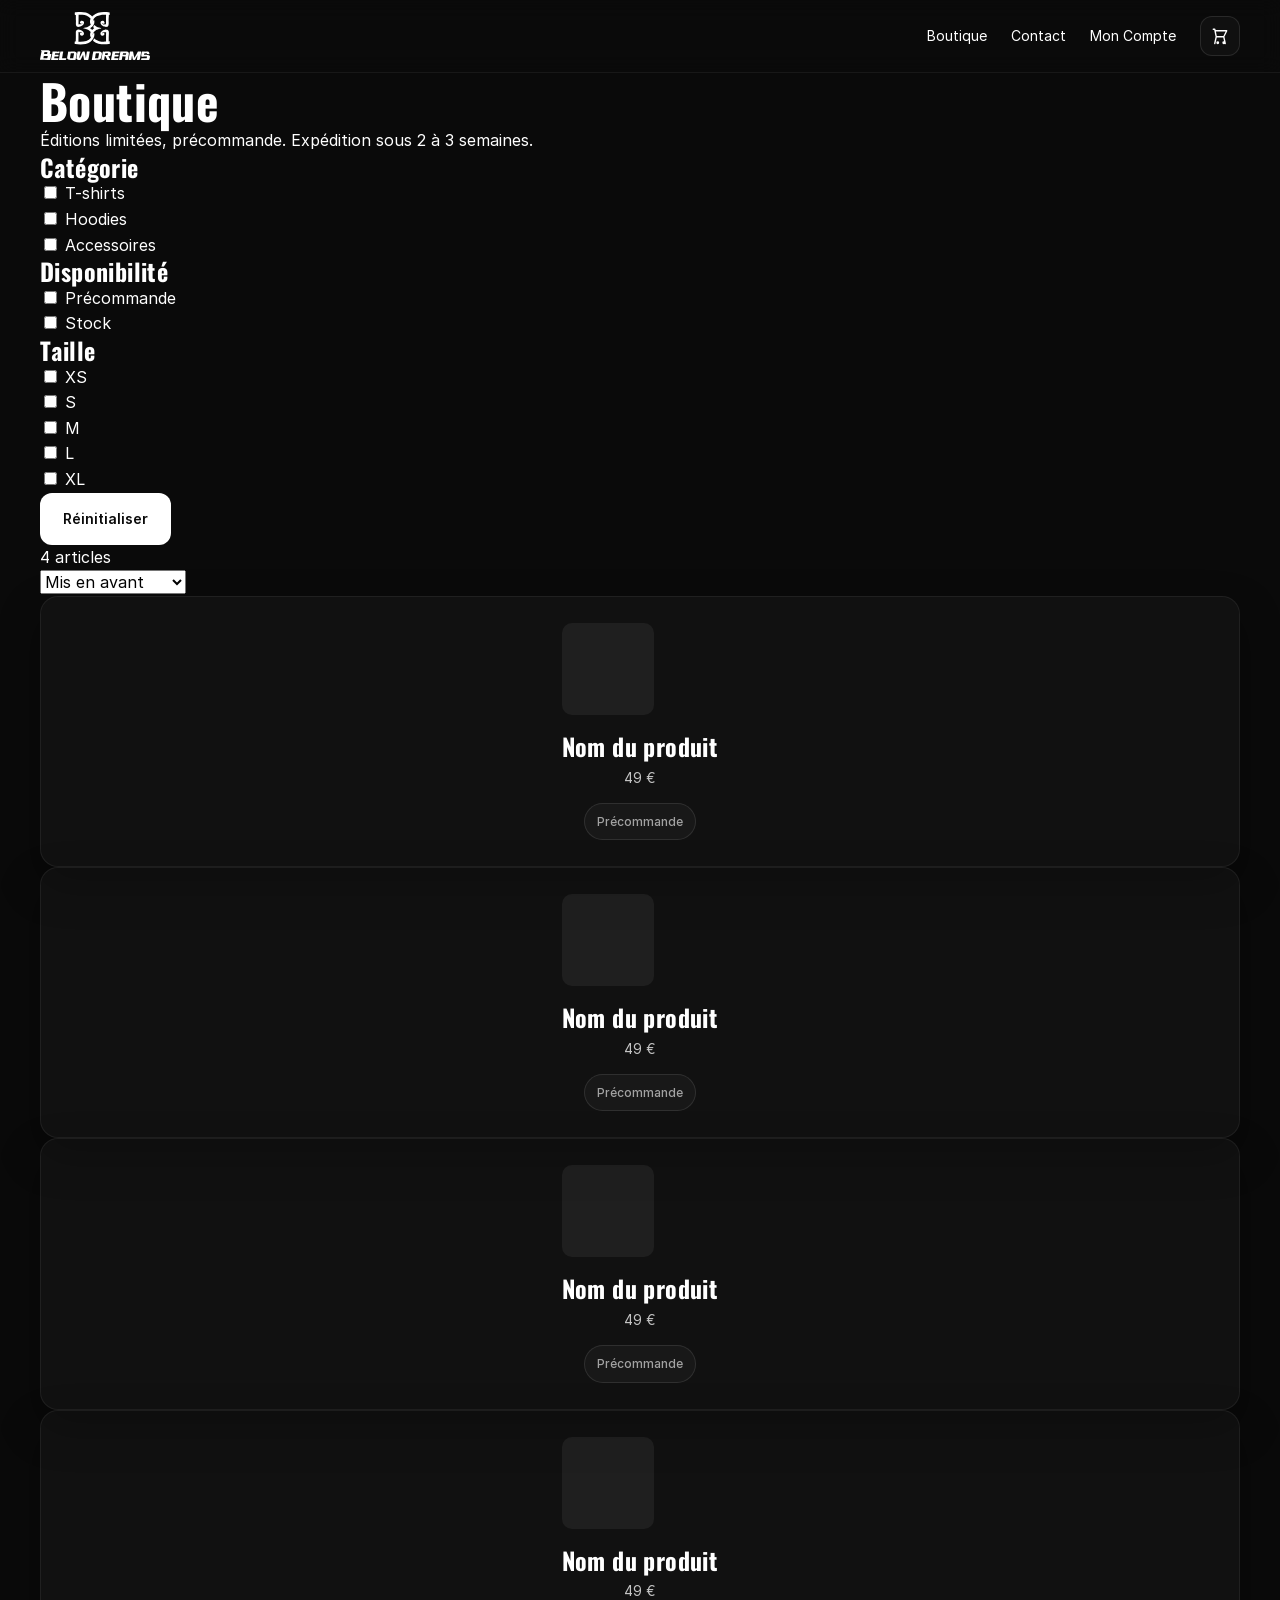
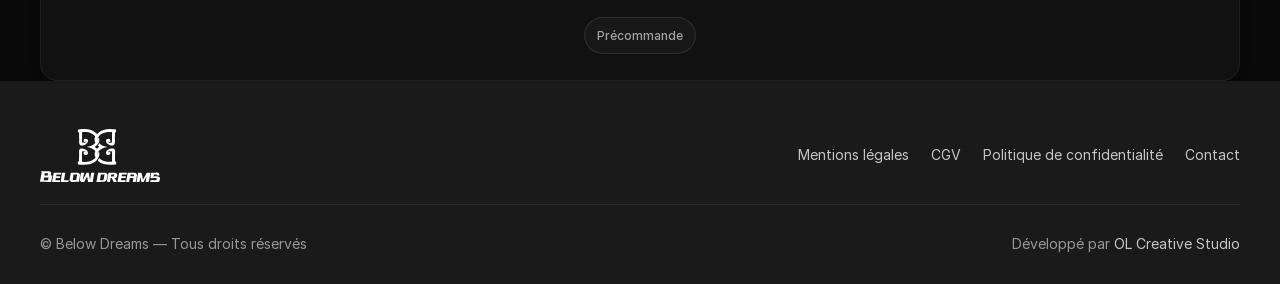
==== boutique.html @ b22395fd "feat(shop): add boutique page structure" ====
<!DOCTYPE html>
<html lang="fr">
<head>
    
    <meta charset="UTF-8">
    <meta name="viewport" content="width=device-width, initial-scale=1.0">
    <title>Below Dreams | Accueil</title>
    <meta name="description" content="Below Dreams — pièces fortes, éditions limitées, précommande.">

    <!-- CSS -->
    <link rel="stylesheet" href="css/style.css">
    <link rel="stylesheet" href="css/responsive.css">

</head>

<body>
    
    <!-- HEADER : Logo + Nav + Panier -->
    <header class="site-header">
        <div class="container header-inner">

            <!-- Logo à gauche -->
            <a href="index.html" class="brand" aria-label="Below Dreams">
                <img src="assets/logos/below-dreams-white.svg" alt="Below Dreams" class="brand-logo">
            </a>

            <nav class="nav" aria-label="Navigation principale">

                <!-- Bouton burger (mobile) -->
                <button class="nav-toggle" type="button" aria-label="Ouvrir le menu" aria-expanded="false" aria-controls="nav-menu">
                    <span class="nav-toggle-bar" aria-hidden="true"></span>
                    <span class="nav-toggle-bar" aria-hidden="true"></span>
                    <span class="nav-toggle-bar" aria-hidden="true"></span>
                </button>

                <!-- Menu -->
                <div class="nav-menu" id="nav-menu">
                    <a href="boutique.html" class="nav-link">Boutique</a>
                    <a href="contact.html" class="nav-link">Contact</a>
                    <a href="compte.html" class="nav-link">Mon Compte</a>
                </div>

                
                <!-- Panier (reste visible) -->
                <a href="#" class="nav-cart" aria-label="Panier">
                    <svg
                        class="icon-cart"
                        width="20"
                        height="20"
                        viewBox="0 0 24 24"
                        aria-hidden="true"
                        xmlns="http://www.w3.org/2000/svg"
                    >
                        <path
                        d="M3 3h2l.4 2M7 13h10l4-8H5.4M7 13L5.4 5M7 13l-2 9m12-9l2 9M9 22a1 1 0 1 0 0-2 1 1 0 0 0 0 2zm8 0a1 1 0 1 0 0-2 1 1 0 0 0 0 2z"
                        fill="none"
                        stroke="currentColor"
                        stroke-width="1.8"
                        stroke-linecap="round"
                        stroke-linejoin="round"
                        />
                    </svg>
                </a>
            </nav>
        </div>

    </header>
    
    <main>

        <!-- HERO BOUTIQUE (intro courte) -->
        <section class="shop-hero" aria-label="Boutique Below Dreams">
            <div class="container shop-hero-inner">
                <h1 class="shop-title">Boutique</h1>
                <p class="shop-subtitle">
                Éditions limitées, précommande. Expédition sous 2 à 3 semaines.
                </p>
            </div>
        </section>

        <!-- CONTENU BOUTIQUE -->
        <section class="shop" aria-label="Catalogue produits">
            <div class="container shop-inner">

                <!-- FILTRES (structure seulement pour l’instant) -->
                <aside class="shop-filters" aria-label="Filtres">
                <h2 class="sr-only">Filtres</h2>

                <div class="filter-block">
                    <h3 class="filter-title">Catégorie</h3>
                    <ul class="filter-list">
                    <li><label class="filter-item"><input type="checkbox"> T-shirts</label></li>
                    <li><label class="filter-item"><input type="checkbox"> Hoodies</label></li>
                    <li><label class="filter-item"><input type="checkbox"> Accessoires</label></li>
                    </ul>
                </div>

                <div class="filter-block">
                    <h3 class="filter-title">Disponibilité</h3>
                    <ul class="filter-list">
                    <li><label class="filter-item"><input type="checkbox"> Précommande</label></li>
                    <li><label class="filter-item"><input type="checkbox"> Stock</label></li>
                    </ul>
                </div>

                <div class="filter-block">
                    <h3 class="filter-title">Taille</h3>
                    <ul class="filter-list filter-sizes">
                    <li><label class="filter-chip"><input type="checkbox"> XS</label></li>
                    <li><label class="filter-chip"><input type="checkbox"> S</label></li>
                    <li><label class="filter-chip"><input type="checkbox"> M</label></li>
                    <li><label class="filter-chip"><input type="checkbox"> L</label></li>
                    <li><label class="filter-chip"><input type="checkbox"> XL</label></li>
                    </ul>
                </div>

                <button class="btn-primary shop-reset" type="button">Réinitialiser</button>
                </aside>

                    <!-- LISTING PRODUITS -->
                <section class="shop-results" aria-label="Résultats">
                    <div class="shop-toolbar">
                        <p class="shop-count"><span>4</span> articles</p>

                        <label class="shop-sort">
                        <span class="sr-only">Trier</span>
                        <select>
                            <option value="featured">Mis en avant</option>
                            <option value="price-asc">Prix croissant</option>
                            <option value="price-desc">Prix décroissant</option>
                        </select>
                        </label>
                    </div>

                    <div class="shop-grid">
                        <article class="product-card">
                        <a href="produit.html" class="product-link">
                            <div class="product-image" aria-hidden="true"></div>
                            <h3 class="product-title">Nom du produit</h3>
                            <p class="product-price">49 €</p>
                            <span class="badge">Précommande</span>
                        </a>
                        </article>

                        <article class="product-card">
                        <a href="produit.html" class="product-link">
                            <div class="product-image" aria-hidden="true"></div>
                            <h3 class="product-title">Nom du produit</h3>
                            <p class="product-price">49 €</p>
                            <span class="badge">Précommande</span>
                        </a>
                        </article>

                        <article class="product-card">
                        <a href="produit.html" class="product-link">
                            <div class="product-image" aria-hidden="true"></div>
                            <h3 class="product-title">Nom du produit</h3>
                            <p class="product-price">49 €</p>
                            <span class="badge">Précommande</span>
                        </a>
                        </article>

                        <article class="product-card">
                        <a href="produit.html" class="product-link">
                            <div class="product-image" aria-hidden="true"></div>
                            <h3 class="product-title">Nom du produit</h3>
                            <p class="product-price">49 €</p>
                            <span class="badge">Précommande</span>
                        </a>
                        </article>
                    </div>

                </section>

            </div>
        </section>

    </main>

    
    <!-- ================= FOOTER ================= -->
    <footer class="site-footer">
        <div class="container footer-inner">

            <!-- Ligne haute -->
            <div class="footer-top">
                <img src="assets/logos/below-dreams-white.svg"
                    alt="Below Dreams" 
                    class="footer-logo"    
                >

                <nav class="footer-nav" aria-label="Liens légaux">
                    <a href="docs/mentions-legales.html">Mentions légales</a>
                    <a href="docs/cgv.html">CGV</a>
                    <a href="docs/politique-confidentialite.html">Politique de confidentialité</a>
                    <a href="contact.html">Contact</a>
                </nav>
            </div>

            <!-- Ligne basse -->
            <div class="footer-bottom">
                <p>© Below Dreams — Tous droits réservés</p>
                <p>
                    Développé par 
                    <a href="https://olcreativestudio.fr" target="_blank" rel="noopener noreferrer">
                        OL Creative Studio
                    </a>
                </p>
            </div>
        
        </div>
    </footer>

    <script src="js/main.js" defer></script>
</body>
</html>
---- css/style.css ----
/* ==========================================================
   BELOW DREAMS — BASES CSS GLOBALES
   - Design system : Oswald (titres), Inter (texte)
   - Palette : noir / blanc + gris
   - Objectif : base clean + scalable
   ========================================================== */



   /* ==========================================================
   Fonts — local hosting (performance + RGPD)
   ========================================================== */

@font-face {
  font-family: "Inter";
  src: url("../assets/fonts/inter/Inter-Regular.woff2") format("woff2");
  font-weight: 400;
  font-style: normal;
  font-display: swap;
}

@font-face {
  font-family: "Inter";
  src: url("../assets/fonts/inter/Inter-Medium.woff2") format("woff2");
  font-weight: 500;
  font-style: normal;
  font-display: swap;
}

@font-face {
  font-family: "Inter";
  src: url("../assets/fonts/inter/Inter-SemiBold.woff2") format("woff2");
  font-weight: 600;
  font-style: normal;
  font-display: swap;
}

@font-face {
  font-family: "Oswald";
  src: url("../assets/fonts/oswald/Oswald-Regular.woff2") format("woff2");
  font-weight: 400;
  font-style: normal;
  font-display: swap;
}

@font-face {
  font-family: "Oswald";
  src: url("../assets/fonts/oswald/Oswald-Medium.woff2") format("woff2");
  font-weight: 500;
  font-style: normal;
  font-display: swap;
}

@font-face {
  font-family: "Oswald";
  src: url("../assets/fonts/oswald/Oswald-SemiBold.woff2") format("woff2");
  font-weight: 600;
  font-style: normal;
  font-display: swap;
}

@font-face {
  font-family: "Oswald";
  src: url("../assets/fonts/oswald/Oswald-Bold.woff2") format("woff2");
  font-weight: 700;
  font-style: normal;
  font-display: swap;
}

:root {
    /* =====================
        Colors — Design System
    ===================== */

    --c-black: #0A0A0A;
    --c-white: #FFFFFF;

    --c-grey-900: #1A1A1A;
    --c-grey-700: #2A2A2A;
    --c-grey-400: #9A9A9A;

    --c-accent: #BDBDBD;
 

    /* =====================
     UI Tokens (transparences)
    ===================== */

    --ui-border: rgba(255, 255, 255, 0.08);
    --ui-border-soft: rgba(255, 255, 255, 0.06);

    --ui-surface-1: rgba(255, 255, 255, 0.02);
    --ui-surface-2: rgba(255, 255, 255, 0.03);
    --ui-surface-3: rgba(255, 255, 255, 0.06);

    --ui-text-muted: rgba(255, 255, 255, 0.72);
    --ui-text-soft: rgba(255, 255, 255, 0.75);
    --ui-text-faint: rgba(255, 255, 255, 0.55);

    --ui-shadow-1: 0 18px 40px rgba(0, 0, 0, 0.35);
    --ui-shadow-2: 0 22px 55px rgba(0, 0, 0, 0.45);
  
    /* =====================
        Typography — Figma
    ===================== */

    --ff-title: "Oswald", system-ui, -apple-system, "Segoe UI", Roboto, Arial, sans-serif;
    --ff-body: "Inter", system-ui, -apple-system, "Segoe UI", Roboto, Arial, sans-serif;

    /* Font sizes */
    --fs-h1: 48px;
    --fs-h2: 36px;
    --fs-h3: 24px;
    --fs-body: 16px;
    --fs-small: 14px;

    /* Line heights */
    --lh-title: 1.15;
    --lh-body: 1.6;


    --container: 1200px;
    --gutter: 24px;

    --header-h: 72px;
    --section-pad: 72px;

}

/* --------------------------
   3) Reset moderne (minimal)
   -------------------------- */
*,
*::before,
*::after {
  box-sizing: border-box;
}

html {
  font-size: var(--fs-body);
  scroll-behavior: smooth;
}

body {
  margin: 0;
  font-family: var(--ff-body);
  font-size: var(--fs-body);
  line-height: var(--lh-body);
  color: var(--c-white);
  background: var(--c-black);
  text-rendering: optimizeLegibility;
  -webkit-font-smoothing: antialiased;
  -moz-osx-font-smoothing: grayscale;
}

img,
svg,
video {
  display: block;
  max-width: 100%;
  height: auto;
}

input,
button,
textarea,
select {
  font: inherit;
}

a {
  color: inherit;
  text-decoration: none;
}

ul,
ol {
  margin: 0;
  padding: 0;
  list-style: none;
}

p {
  margin: 0;
}

/* --------------------------
   4) Titres (application tokens)
   -------------------------- */
h1, h2, h3, h4, h5, h6 {
  font-family: var(--ff-title);
  line-height: var(--lh-title);
  margin: 0;
  letter-spacing: 0.4px;
}

h1 { font-size: var(--fs-h1); }
h2 { font-size: var(--fs-h2); }
h3 { font-size: var(--fs-h3); }

small,
.text-small {
  font-size: var(--fs-small);
}

.text-muted {
  color: var(--ui-text-muted);
}

/* --------------------------
   5) Layout global
   -------------------------- */
.container {
  width: min(var(--container, 1200px), calc(100% - (var(--gutter, 24px) * 2)));
  margin: 0 auto;
}

.section {
  padding: 72px 0;
}

/* --------------------------
   6) Accessibilité : masquage SEO
   -------------------------- */
.sr-only {
  position: absolute;
  width: 1px;
  height: 1px;
  padding: 0;
  margin: -1px;
  overflow: hidden;
  clip: rect(0, 0, 0, 0);
  white-space: nowrap;
  border: 0;
}

/* --------------------------
   7) UI de base : bouton / badge
   -------------------------- */
.btn-primary {
  display: inline-flex;
  align-items: center;
  justify-content: center;

  padding: 14px 22px;
  border-radius: 12px;

  background: var(--c-white);
  color: var(--c-black);

  font-weight: 600;
  font-size: var(--fs-small);

  border: 1px solid transparent;
  transition: transform 200ms ease, opacity 200ms ease;
}

.btn-primary:hover { 
  opacity: 0.92; 
  transform: translateY(-1px);
}

.btn-primary:active {
  transform: translateY(0px); 
}

.badge {
  display: inline-flex;
  width: fit-content;

  padding: 8px 12px;
  border-radius: 999px;

  border: 1px solid rgba(255, 255, 255, 0.10);
  background: rgba(255, 255, 255, 0.03);

  color: rgba(255, 255, 255, 0.60);
  font-size: 12px;
  font-weight: 500;
}

/* --------------------------
   8) Focus clavier (pro)
   -------------------------- */
:focus-visible {
  outline: none;
  box-shadow: 0 0 0 3px rgba(255, 255, 255, 0.25);
  border-radius: 10px;
}

/* ==========================================================
   HEADER / NAVIGATION
   ========================================================== */

.site-header {
  position: sticky;
  top: 0;
  z-index: 100;

  background: rgba(10, 10, 10, 0.7);
  backdrop-filter: blur(10px);

  border-bottom: 1px solid var(--ui-border-soft);
}

.header-inner {
  display: flex;
  align-items: center;
  justify-content: space-between;

  min-height: 72px;
}

/* ---------- Logo ---------- */

.brand {
  display: inline-flex;
  align-items: center;
}

.brand-logo {
  width: 110px; /* ajustable selon la maquette */
  height: auto;
}

/* ---------- Nav ---------- */

/* ---------- Desktop-first : burger OFF + menu ON ---------- */

.nav-toggle {
  display: none; /* Important : caché en desktop */
}

.nav-menu {
  display: flex;              /* Important : menu en ligne */
  align-items: center;
  gap: 24px;

  border: 0;                  /* Évite tout trait/left border */
}

.nav {
  display: flex;
  align-items: center;
  gap: 24px;
}

.nav-link {
  font-family: var(--ff-body);
  font-size: var(--fs-small);
  font-weight: 400;

  color: var(--c-white);
  transition: opacity 200ms ease, transform 200ms ease;
}

.nav-link:hover {
  opacity: 0.75;
  transform: translateY(-1px);
}

/* Accessibilité clavier */
.nav-link:focus-visible {
  box-shadow: none;
  text-decoration: underline;
}

/* ---------- Panier ---------- */

.nav-cart {
  display: inline-flex;
  align-items: center;
  justify-content: center;

  width: 40px;
  height: 40px;

  border-radius: 12px;
  border: 1px solid rgba(255, 255, 255, 0.10);
  background: var(--ui-surface-2);

  transition: opacity 200ms ease, transform 200ms ease;
}

.nav-cart:hover {
  opacity: 0.85;
  background: var(--ui-surface-3);
}

.nav-cart:active {
  transform: translateY(1px);
}

/* SVG panier */
.icon-cart {
  width: 18px;
  height: 18px;
  color: var(--c-white);
}


/* ==========================================================
   HERO
   ========================================================== */

.hero {
  min-height: 100vh;
  display: flex;
  flex-direction: column;
  align-items: center;
  justify-content: center;
  padding-top: var(--header-h);

  text-align: center;
  gap: 24px;
  border-bottom: 1px solid var(--ui-border-soft);

  background: linear-gradient(
    180deg,
    rgba(0, 0, 0, 0.85),
    rgba(0, 0, 0, 1)
  );
}

.hero-logo {
  width: 220px; /* clé du problème actuel */
  max-width: 80%;
  height: auto;
}

.hero-text {
  color: var(--c-grey-400);
  font-size: var(--fs-body);
  line-height: var(--lh-body);
  max-width: 420px;
}

/* ==========================================================
   SECTION — NOS ESSENTIELS
   ========================================================== */

.section-essentials {
  padding: var(--section-pad) 0;
  background: var(--c-grey-900);
}

.section-title {
  text-align: center;
  margin-bottom: 40px;
}

/* Grid 4 colonnes */
.products {
  display: grid;
  grid-template-columns: repeat(4, 1fr);
  gap: 28px;
}

/* Card */
.product-card {
  background: var(--ui-surface-2);
  border: 1px solid var(--ui-border-soft);
  border-radius: 18px;

  padding: 26px 22px;

  box-shadow: var(--ui-shadow-1);

  display: flex;
  flex-direction: column;
  align-items: center;
  text-align: center;

  transition: transform 200ms ease, opacity 200ms ease;
}

.product-card:hover {
  transform: translateY(-4px);
  box-shadow: var(--ui-shadow-2);
}

/* Image placeholder (carré) */
.product-image {
  width: 92px;
  aspect-ratio: 1 / 1;

  border-radius: 10px;
  background: rgba(255, 255, 255, 0.06);

  margin-bottom: 18px;
}

/* Textes */
.product-title {
  font-size: var(--fs-h3);
  margin-bottom: 6px;
}

.product-price {
  font-size: var(--fs-small);
  color: var(--ui-text-soft);
  margin-bottom: 14px;
}

/* Badge déjà défini globalement, on ajuste juste l'alignement */
.product-card .badge {
  margin-top: auto;
}

/* ==========================================================
   SECTION — FONCTIONNEMENT EN PRÉCOMMANDE
   ========================================================== */

.section-preorder {
  padding: 90px 0;
  background: var(--c-black);
}

.preorder-inner {
  display: flex;
  flex-direction: column;
  align-items: center;
  gap: 44px;
}

.preorder-card {
  width: min(860px, 100%);
  padding: 34px 28px;

  text-align: center;

  background: var(--ui-surface-1);
  border: 1px solid var(--ui-border);
  border-radius: 18px;

  box-shadow: 0 22px 50px rgba(0, 0, 0, 0.40);
}

.preorder-card h2 {
  margin-bottom: 14px;
}

.preorder-card p {
  color: rgba(255, 255, 255, 0.70);
  font-size: var(--fs-small);
  line-height: 1.7;
  margin: 0;
}

/* ==========================================================
   SECTION — CTA
   ========================================================== */

.section-cta {
  padding: var(--section-pad) 0;
  background: var(--c-black);

  display: flex;
  justify-content: center;
}

/* ==========================================================
   FOOTER
   ========================================================== */

.site-footer {
  background: var(--c-grey-900);
  padding: 48px 0 28px;
}

.footer-inner {
  display: flex;
  flex-direction: column;
  gap: 28px;
}

/* ---------- Ligne haute ---------- */

.footer-top {
  display: flex;
  align-items: center;
  justify-content: space-between;

  padding-bottom: 22px;
  border-bottom: 1px solid rgba(255, 255, 255, 0.08);
}

.footer-logo {
  width: 120px;
  height: auto;
}

.footer-nav {
  display: flex;
  gap: 22px;
}

.footer-nav a {
  font-size: var(--fs-small);
  color: rgba(255, 255, 255, 0.75);
  transition: opacity 200ms ease;
}

.footer-nav a:hover {
  opacity: 0.6;
}

/* ---------- Ligne basse ---------- */

.footer-bottom {
  display: flex;
  justify-content: space-between;
  align-items: center;

  font-size: var(--fs-small);
  color: var(--ui-text-faint);
}

.footer-bottom a {
  color: rgba(255, 255, 255, 0.75);
}

.footer-bottom a:hover {
  opacity: 0.7;
}
---- css/responsive.css ----
/* ==========================================================
   BELOW DREAMS — RESPONSIVE (tablet + mobile)
   - Ce fichier contient UNIQUEMENT des media queries
   ========================================================== */


/* ==========================================================
   TABLETTE (<= 1100px)
   ========================================================== */

@media (max-width: 1100px) {

  /* Grille produits : 4 → 2 */
  .products {
    grid-template-columns: repeat(2, 1fr);
  }

  /* Précommande : un peu plus de respiration sur tablette */
  .preorder-card {
    width: min(760px, 100%);
  }
}


/* ==========================================================
   MOBILE (<= 900px)
   ========================================================== */

@media (max-width: 900px) {

  /* ---------- Header ---------- */

  .header-inner {
    min-height: 60px;
  }

  .brand-logo {
    width: 96px;
  }

  /* ---------- Navigation : menu mobile (off-canvas) ---------- */

  .nav {
    gap: 12px;
  }

  .nav-toggle {
    display: inline-flex;
    flex-direction: column;
    justify-content: center;
    align-items: center;

    width: 40px;
    height: 40px;

    border-radius: 12px;
    border: 1px solid var(--ui-border-soft);
    background: var(--ui-surface-2);

    cursor: pointer;
    padding: 0;
  }

  .nav-toggle-bar {
    display: block;
    width: 22px;
    height: 2px;
    background: var(--c-white);
    border-radius: 999px;
  }

  .nav-toggle-bar + .nav-toggle-bar {
    margin-top: 5px;
  }

  /* On masque le menu "desktop" en flux */
  .nav-menu {
    position: fixed;
    top: 0;
    right: 0;

    height: 100vh;
    width: min(320px, 86vw);

    padding: 90px 22px 22px;

    background: rgba(10, 10, 10, 0.95);
    backdrop-filter: blur(10px);

    border-left: 1px solid var(--ui-border-soft);

    display: flex;
    flex-direction: column;
    align-items: flex-start;
    gap: 18px;

    transform: translateX(100%);
    transition: transform 220ms ease;
    z-index: 200;
  }

  .nav-menu.is-open {
    transform: translateX(0);
  }

  .nav-link {
    font-size: 16px;
    color: var(--c-white);
  }

  /* Panier reste visible */
  .nav-cart {
    width: 40px;
    height: 40px;
  }

  /* ---------- Hero ---------- */

  .hero-logo {
    width: 190px;
  }

  .hero-text {
    max-width: 320px;
  }

  /* ---------- Sections (espacements) ---------- */

  .section-essentials,
  .section-cta {
    padding: 64px 0;
  }

  .section-preorder {
    padding: 72px 0;
  }

  .section-title {
    margin-bottom: 28px;
  }

  /* ---------- Footer ---------- */

  .footer-top {
    flex-direction: column;
    align-items: flex-start;
    gap: 18px;
  }

  .footer-nav {
    flex-wrap: wrap;
    gap: 14px;
  }

  .footer-bottom {
    flex-direction: column;
    align-items: flex-start;
    gap: 8px;
  }
}


/* ==========================================================
   PETIT MOBILE (<= 640px)
   ========================================================== */

@media (max-width: 640px) {

    .btn-primary {
    padding: 16px 26px;
  }

  /* Grille produits : 2 → 1 */
  .products {
    grid-template-columns: 1fr;
  }

  /* Cards : padding légèrement réduit */
  .product-card {
    padding: 22px 18px;
  }

  .product-image {
    width: 84px;
  }

  /* Précommande */
  .preorder-card {
    padding: 28px 18px;
  }

  /* Footer : liens plus compacts */
  .footer-nav a {
    font-size: 13px;
  }
}
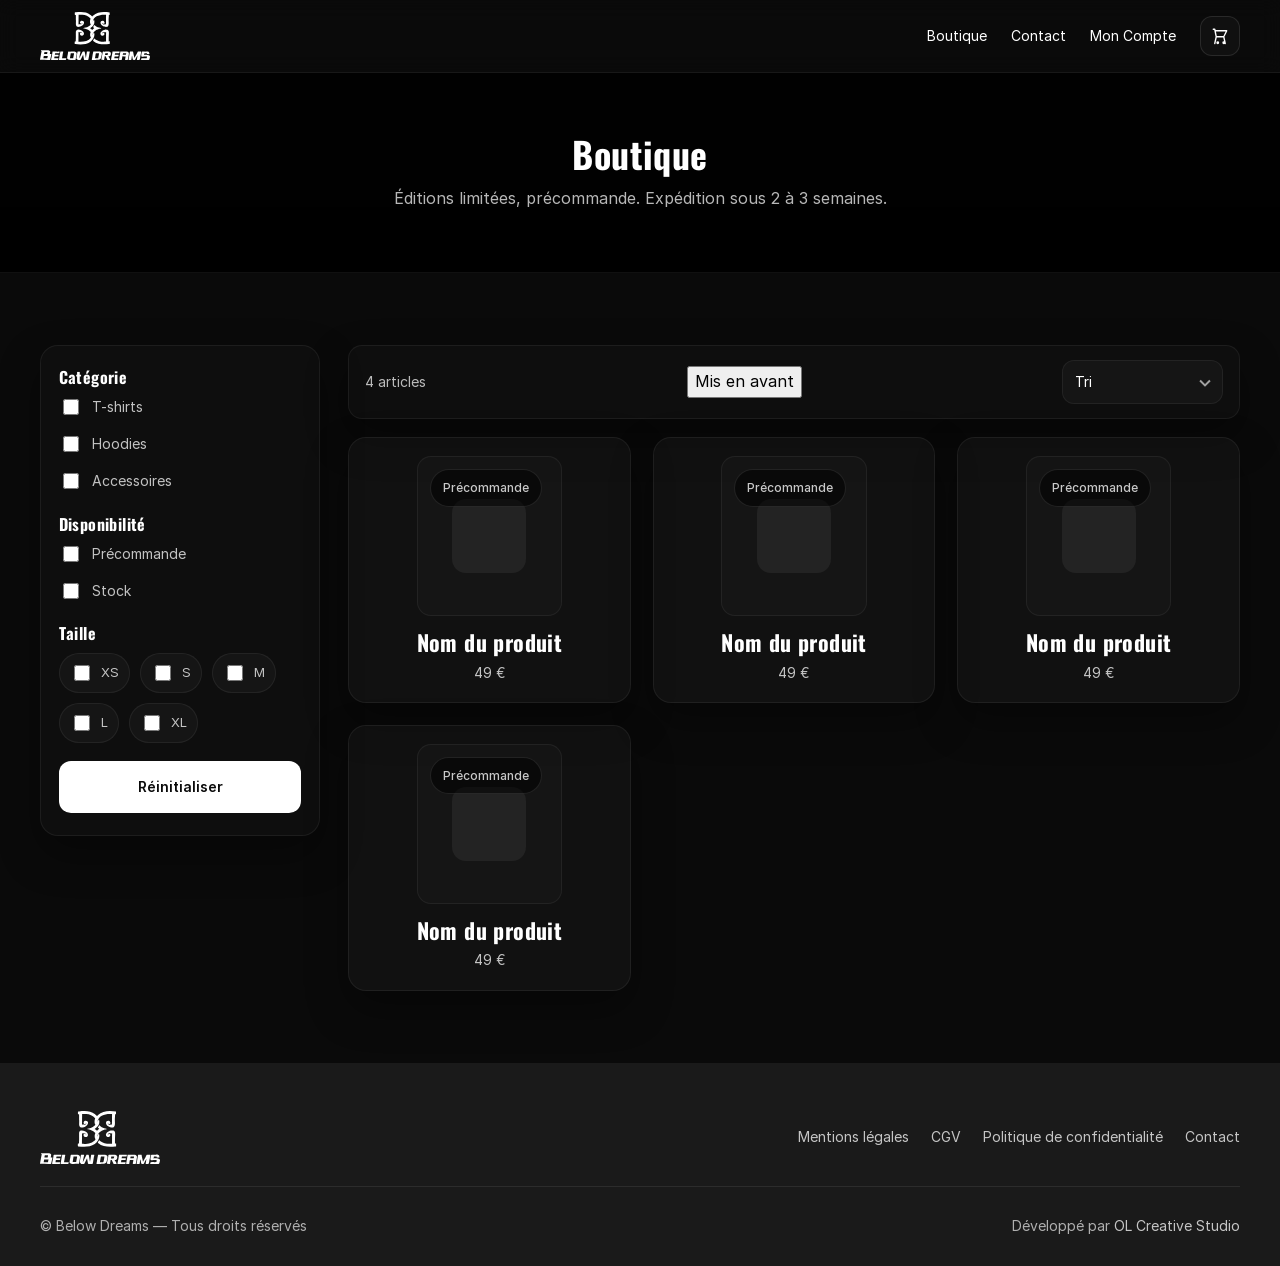
==== commit f97d12d6: "fix(shop): finalize CSS and resolve Sonar accessibility warnings" ====
--- a/boutique.html
+++ b/boutique.html
@@ -122,52 +122,125 @@
                     <div class="shop-toolbar">
                         <p class="shop-count"><span>4</span> articles</p>
 
-                        <label class="shop-sort">
+                        <!-- Bouton toggle : Mis en avant -->
+                        <button
+                            class="sort-btn"
+                            id="sort-featured"
+                            type="button"
+                            aria-pressed="false"
+                        >
+                            Mis en avant
+                        </button>
+
+                    <!-- Select : tri prix -->
+                    <label class="shop-sort">
                         <span class="sr-only">Trier</span>
-                        <select>
-                            <option value="featured">Mis en avant</option>
+                        <select id="sort-select" aria-label="Trier les produits">
+                            <option value="default">Tri</option>
                             <option value="price-asc">Prix croissant</option>
                             <option value="price-desc">Prix décroissant</option>
                         </select>
-                        </label>
+                    </label>
                     </div>
 
                     <div class="shop-grid">
-                        <article class="product-card">
-                        <a href="produit.html" class="product-link">
-                            <div class="product-image" aria-hidden="true"></div>
-                            <h3 class="product-title">Nom du produit</h3>
-                            <p class="product-price">49 €</p>
-                            <span class="badge">Précommande</span>
-                        </a>
-                        </article>
-
-                        <article class="product-card">
-                        <a href="produit.html" class="product-link">
-                            <div class="product-image" aria-hidden="true"></div>
-                            <h3 class="product-title">Nom du produit</h3>
-                            <p class="product-price">49 €</p>
-                            <span class="badge">Précommande</span>
-                        </a>
-                        </article>
-
-                        <article class="product-card">
-                        <a href="produit.html" class="product-link">
-                            <div class="product-image" aria-hidden="true"></div>
-                            <h3 class="product-title">Nom du produit</h3>
-                            <p class="product-price">49 €</p>
-                            <span class="badge">Précommande</span>
-                        </a>
-                        </article>
-
-                        <article class="product-card">
-                        <a href="produit.html" class="product-link">
-                            <div class="product-image" aria-hidden="true"></div>
-                            <h3 class="product-title">Nom du produit</h3>
-                            <p class="product-price">49 €</p>
-                            <span class="badge">Précommande</span>
-                        </a>
-                        </article>
+                        <!-- PRODUCT CARD -->
+                        <article class="product-card" data-featured="true" data-preorder="true" data-price="49">
+                            <!-- Lien couvrant la carte pour focus clavier + accessibilité -->
+                            <a class="product-card__link" href="produit.html" aria-label="Voir le produit : Nom du produit">
+                                
+                                <!-- Visuel produit -->
+                                <div class="product-card__media" aria-hidden="true">
+                                <!-- Remplace par ton image -->
+                                <div class="product-card__img"></div>
+
+                                <!-- Badge (précommande) : sémantique + lisible -->
+                                <span class="badge badge--preorder" aria-label="Produit disponible en précommande">
+                                    Précommande
+                                </span>
+                                </div>
+
+                                <!-- Contenu -->
+                                <div class="product-card__body">
+                                <h3 class="product-card__title">Nom du produit</h3>
+                                <p class="product-card__price">49 €</p>
+                                </div>
+
+                            </a>
+                        </article>
+
+                        <article class="product-card" data-featured="true" data-preorder="true" data-price="49">
+                            <!-- Lien couvrant la carte pour focus clavier + accessibilité -->
+                            <a class="product-card__link" href="produit.html" aria-label="Voir le produit : Nom du produit">
+                                
+                                <!-- Visuel produit -->
+                                <div class="product-card__media" aria-hidden="true">
+                                <!-- Remplace par ton image -->
+                                <div class="product-card__img"></div>
+
+                                <!-- Badge (précommande) : sémantique + lisible -->
+                                <span class="badge badge--preorder" aria-label="Produit disponible en précommande">
+                                    Précommande
+                                </span>
+                                </div>
+
+                                <!-- Contenu -->
+                                <div class="product-card__body">
+                                <h3 class="product-card__title">Nom du produit</h3>
+                                <p class="product-card__price">49 €</p>
+                                </div>
+
+                            </a>
+                        </article>
+
+                        <article class="product-card" data-featured="true" data-preorder="true" data-price="49">
+                            <!-- Lien couvrant la carte pour focus clavier + accessibilité -->
+                            <a class="product-card__link" href="produit.html" aria-label="Voir le produit : Nom du produit">
+                                
+                                <!-- Visuel produit -->
+                                <div class="product-card__media" aria-hidden="true">
+                                <!-- Remplace par ton image -->
+                                <div class="product-card__img"></div>
+
+                                <!-- Badge (précommande) : sémantique + lisible -->
+                                <span class="badge badge--preorder" aria-label="Produit disponible en précommande">
+                                    Précommande
+                                </span>
+                                </div>
+
+                                <!-- Contenu -->
+                                <div class="product-card__body">
+                                <h3 class="product-card__title">Nom du produit</h3>
+                                <p class="product-card__price">49 €</p>
+                                </div>
+
+                            </a>
+                        </article>
+
+                        <article class="product-card" data-featured="true" data-preorder="true" data-price="49">
+                            <!-- Lien couvrant la carte pour focus clavier + accessibilité -->
+                            <a class="product-card__link" href="produit.html" aria-label="Voir le produit : Nom du produit">
+                                
+                                <!-- Visuel produit -->
+                                <div class="product-card__media" aria-hidden="true">
+                                <!-- Remplace par ton image -->
+                                <div class="product-card__img"></div>
+
+                                <!-- Badge (précommande) : sémantique + lisible -->
+                                <span class="badge badge--preorder" aria-label="Produit disponible en précommande">
+                                    Précommande
+                                </span>
+                                </div>
+
+                                <!-- Contenu -->
+                                <div class="product-card__body">
+                                <h3 class="product-card__title">Nom du produit</h3>
+                                <p class="product-card__price">49 €</p>
+                                </div>
+
+                            </a>
+                        </article>
+
                     </div>
 
                 </section>
--- a/css/style.css
+++ b/css/style.css
@@ -95,7 +95,7 @@
 
     --ui-text-muted: rgba(255, 255, 255, 0.72);
     --ui-text-soft: rgba(255, 255, 255, 0.75);
-    --ui-text-faint: rgba(255, 255, 255, 0.55);
+    --ui-text-faint: rgba(255, 255, 255, 0.65);
 
     --ui-shadow-1: 0 18px 40px rgba(0, 0, 0, 0.35);
     --ui-shadow-2: 0 22px 55px rgba(0, 0, 0, 0.45);
@@ -271,10 +271,14 @@
   padding: 8px 12px;
   border-radius: 999px;
 
-  border: 1px solid rgba(255, 255, 255, 0.10);
-  background: rgba(255, 255, 255, 0.03);
-
-  color: rgba(255, 255, 255, 0.60);
+  border: 1px solid rgba(255, 255, 255, 0.12);
+
+  /* Fond sombre explicite = Sonar OK + rendu premium */
+  background: rgba(10, 10, 10, 0.70);
+
+  /* Texte plus lisible */
+  color: rgba(255, 255, 255, 0.85);
+
   font-size: 12px;
   font-weight: 500;
 }
@@ -560,6 +564,328 @@
 }
 
 /* ==========================================================
+   BOUTIQUE (SHOP) — DESKTOP
+   ========================================================== */
+
+/* Hero boutique */
+.shop-hero {
+  padding: calc(var(--section-pad) - 12px) 0;
+  border-bottom: 1px solid var(--ui-border-soft);
+
+  background: linear-gradient(
+    180deg,
+    rgba(0, 0, 0, 0.85),
+    rgba(0, 0, 0, 1)
+  );
+}
+
+.shop-hero-inner {
+  text-align: center;
+  display: grid;
+  gap: 12px;
+}
+
+.shop-title {
+  font-size: var(--fs-h2);
+}
+
+.shop-subtitle {
+  margin: 0 auto;
+  max-width: 520px;
+  color: var(--ui-text-muted);
+}
+
+/* Layout global boutique : filtres + résultats */
+.shop {
+  padding: var(--section-pad) 0;
+  background: var(--c-black);
+}
+
+.shop-inner {
+  display: grid;
+  grid-template-columns: 280px 1fr;
+  gap: 28px;
+  align-items: start;
+}
+
+/* Filtres */
+.shop-filters {
+  position: sticky;
+  top: calc(var(--header-h) + 16px);
+
+  padding: 22px 18px;
+  border-radius: 18px;
+
+  background: var(--ui-surface-1);
+  border: 1px solid var(--ui-border-soft);
+  box-shadow: var(--ui-shadow-1);
+}
+
+.filter-block + .filter-block {
+  margin-top: 18px;
+}
+
+.filter-title {
+  font-size: 16px;
+  margin-bottom: 10px;
+}
+
+.filter-list {
+  display: grid;
+  gap: 10px;
+}
+
+.filter-item {
+  display: inline-flex;
+  align-items: center;
+  gap: 10px;
+
+  font-size: var(--fs-small);
+  color: var(--ui-text-soft);
+}
+
+/* Chips tailles */
+.filter-sizes {
+  display: flex;
+  flex-wrap: wrap;
+  gap: 10px;
+}
+
+.filter-chip {
+  display: inline-flex;
+  align-items: center;
+  gap: 8px;
+
+  padding: 8px 10px;
+  border-radius: 999px;
+
+  background: var(--ui-surface-2);
+  border: 1px solid var(--ui-border-soft);
+
+  font-size: 13px;
+  color: var(--ui-text-soft);
+}
+
+/* Inputs (simple, clean) */
+.shop-filters input[type="checkbox"] {
+  width: 16px;
+  height: 16px;
+  accent-color: var(--c-white);
+}
+
+.shop-reset {
+  margin-top: 18px;
+  width: 100%;
+}
+
+/* Résultats */
+.shop-results {
+  display: grid;
+  gap: 18px;
+}
+
+/* Toolbar */
+.shop-toolbar {
+  display: flex;
+  align-items: center;
+  justify-content: space-between;
+  gap: 14px;
+
+  padding: 14px 16px;
+  border-radius: 14px;
+
+  background: var(--ui-surface-1);
+  border: 1px solid var(--ui-border-soft);
+}
+
+.shop-count {
+  color: var(--ui-text-muted);
+  font-size: var(--fs-small);
+}
+
+.shop-sort select {
+  appearance: none;
+  padding: 10px 12px;
+
+  border-radius: 12px;
+  border: 1px solid var(--ui-border-soft);
+  background: var(--ui-surface-2);
+
+  color: var(--c-white);
+  font-size: var(--fs-small);
+}
+
+/* Grille produits boutique */
+.shop-grid {
+  display: grid;
+  grid-template-columns: repeat(3, 1fr);
+  gap: 22px;
+}
+
+/* ==========================================================
+   BOUTIQUE — CARTES PRODUITS (SCOPED)
+   Objectif : ne pas impacter les cards de la Home
+   ========================================================== */
+
+/* On scope : uniquement les cartes dans la grille boutique */
+.shop-grid .product-card {
+  padding: 0; /* la carte est cliquable via le lien interne */
+  overflow: hidden;
+  border-radius: 18px;
+
+  background: var(--ui-surface-2);
+  border: 1px solid var(--ui-border-soft);
+  box-shadow: var(--ui-shadow-1);
+
+  transition: transform 200ms ease, box-shadow 200ms ease, border-color 200ms ease;
+}
+
+/* Hover global sur la carte (souris) */
+.shop-grid .product-card:hover {
+  transform: translateY(-4px);
+  box-shadow: var(--ui-shadow-2);
+  border-color: rgba(255, 255, 255, 0.12);
+}
+
+/* Lien couvrant (focus clavier + zone cliquable) */
+.product-card__link {
+  display: grid;
+  gap: 14px;
+  padding: 18px;
+  color: inherit;
+  text-decoration: none;
+}
+
+/* Focus clavier sur le lien : visible et propre */
+.product-card__link:focus-visible {
+  outline: none;
+  box-shadow: 0 0 0 3px rgba(255, 255, 255, 0.22);
+  border-radius: 16px;
+}
+
+/* Media */
+.product-card__media {
+  position: relative;
+  height: 160px;
+  border-radius: 14px;
+
+  background: var(--ui-surface-1);
+  border: 1px solid var(--ui-border-soft);
+
+  display: grid;
+  place-items: center;
+  overflow: hidden;
+}
+
+/* Placeholder image (à remplacer par <img>) */
+.product-card__img {
+  width: 74px;
+  height: 74px;
+  border-radius: 14px;
+  background: rgba(255, 255, 255, 0.06);
+}
+
+/* Badge en overlay (précommande) */
+.badge--preorder {
+  position: absolute;
+  top: 12px;
+  left: 12px;
+
+  background: rgba(0, 0, 0, 0.55);
+  border: 1px solid rgba(255, 255, 255, 0.10);
+  color: rgba(255, 255, 255, 0.78);
+}
+
+/* Contenu */
+.product-card__body {
+  text-align: center;
+  display: grid;
+  gap: 6px;
+}
+
+.product-card__title {
+  font-size: 22px; /* cohérent avec --fs-h3 (24px) sans être énorme */
+  line-height: 1.15;
+  font-weight: 700;
+}
+
+.product-card__price {
+  font-size: var(--fs-small);
+  color: var(--ui-text-soft);
+}
+
+/* ==========================================================
+   BOUTIQUE — TOOLBAR (FINITIONS)
+   ========================================================== */
+
+/* ajout seulement le shadow sans re-déclarer le bloc principal */
+.shop-results .shop-toolbar {
+  box-shadow: var(--ui-shadow-1);
+}
+
+/* Finitions du select (on évite de redéclarer .shop-sort select “base”) */
+.shop-results .shop-sort select {
+  padding-right: 40px;
+  cursor: pointer;
+  transition: border-color 200ms ease, background 200ms ease, transform 200ms ease;
+}
+
+.shop-results .shop-sort select:hover {
+  background: var(--ui-surface-3);
+  border-color: rgba(255, 255, 255, 0.12);
+  transform: translateY(-1px);
+}
+
+/* Flèche custom (sans image) */
+.shop-results .shop-sort {
+  position: relative;
+  display: inline-flex;
+  align-items: center;
+  gap: 10px;
+}
+
+.shop-results .shop-sort::after {
+  content: "";
+  position: absolute;
+  right: 14px;
+  top: 50%;
+  width: 8px;
+  height: 8px;
+  border-right: 2px solid rgba(255, 255, 255, 0.60);
+  border-bottom: 2px solid rgba(255, 255, 255, 0.60);
+  transform: translateY(-60%) rotate(45deg);
+  pointer-events: none;
+}
+/* ==========================================================
+   BOUTIQUE — FILTRES (CHIPS : ÉTAT CHECKED VISIBLE)
+   ========================================================== */
+
+/* Sur chips : on rend le check visible */
+.filter-chip input[type="checkbox"] {
+  width: 16px;
+  height: 16px;
+}
+
+/* Quand la checkbox est cochée, on “active” la chip */
+.filter-chip:has(input:checked) {
+  /* Fond sombre explicite (au lieu de blanc transparent) */
+  background: rgba(10, 10, 10, 0.70);
+
+  border-color: rgba(255, 255, 255, 0.22);
+  color: rgba(255, 255, 255, 0.92);
+}
+
+/* Même logique pour les items classiques */
+.filter-item:has(input:checked) {
+  color: rgba(255, 255, 255, 0.90);
+}
+
+/* Force le texte du label même si le navigateur ne “propage” pas la couleur */
+.filter-chip:has(input:checked) * {
+  color: inherit;
+}
+
+/* ==========================================================
    FOOTER
    ========================================================== */
 
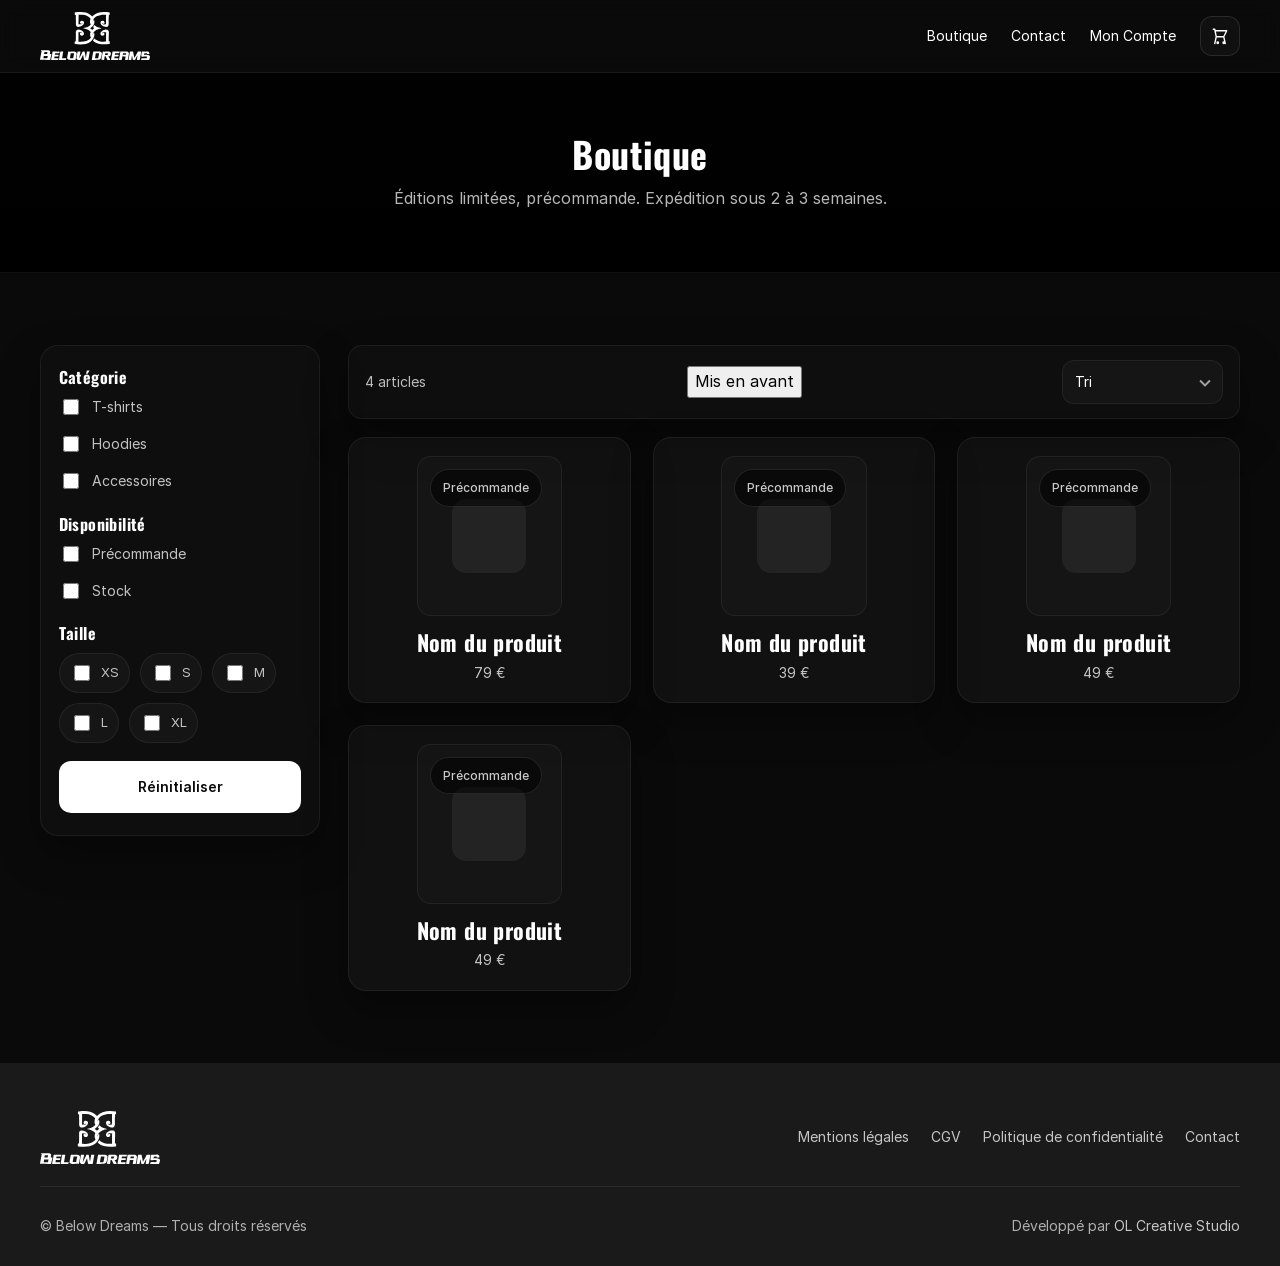
==== commit 44a0f807: "feat(shop): add sorting and featured products logic" ====
--- a/boutique.html
+++ b/boutique.html
@@ -145,49 +145,49 @@
 
                     <div class="shop-grid">
                         <!-- PRODUCT CARD -->
-                        <article class="product-card" data-featured="true" data-preorder="true" data-price="49">
-                            <!-- Lien couvrant la carte pour focus clavier + accessibilité -->
-                            <a class="product-card__link" href="produit.html" aria-label="Voir le produit : Nom du produit">
-                                
-                                <!-- Visuel produit -->
-                                <div class="product-card__media" aria-hidden="true">
-                                <!-- Remplace par ton image -->
-                                <div class="product-card__img"></div>
-
-                                <!-- Badge (précommande) : sémantique + lisible -->
-                                <span class="badge badge--preorder" aria-label="Produit disponible en précommande">
-                                    Précommande
-                                </span>
-                                </div>
-
-                                <!-- Contenu -->
-                                <div class="product-card__body">
-                                <h3 class="product-card__title">Nom du produit</h3>
-                                <p class="product-card__price">49 €</p>
-                                </div>
-
-                            </a>
-                        </article>
-
-                        <article class="product-card" data-featured="true" data-preorder="true" data-price="49">
-                            <!-- Lien couvrant la carte pour focus clavier + accessibilité -->
-                            <a class="product-card__link" href="produit.html" aria-label="Voir le produit : Nom du produit">
-                                
-                                <!-- Visuel produit -->
-                                <div class="product-card__media" aria-hidden="true">
-                                <!-- Remplace par ton image -->
-                                <div class="product-card__img"></div>
-
-                                <!-- Badge (précommande) : sémantique + lisible -->
-                                <span class="badge badge--preorder" aria-label="Produit disponible en précommande">
-                                    Précommande
-                                </span>
-                                </div>
-
-                                <!-- Contenu -->
-                                <div class="product-card__body">
-                                <h3 class="product-card__title">Nom du produit</h3>
-                                <p class="product-card__price">49 €</p>
+                        <article class="product-card" data-featured="true" data-preorder="true" data-price="79">
+                            <!-- Lien couvrant la carte pour focus clavier + accessibilité -->
+                            <a class="product-card__link" href="produit.html" aria-label="Voir le produit : Nom du produit">
+                                
+                                <!-- Visuel produit -->
+                                <div class="product-card__media" aria-hidden="true">
+                                <!-- Remplace par ton image -->
+                                <div class="product-card__img"></div>
+
+                                <!-- Badge (précommande) : sémantique + lisible -->
+                                <span class="badge badge--preorder" aria-label="Produit disponible en précommande">
+                                    Précommande
+                                </span>
+                                </div>
+
+                                <!-- Contenu -->
+                                <div class="product-card__body">
+                                <h3 class="product-card__title">Nom du produit</h3>
+                                <p class="product-card__price">79 €</p>
+                                </div>
+
+                            </a>
+                        </article>
+
+                        <article class="product-card" data-featured="false" data-preorder="true" data-price="39">
+                            <!-- Lien couvrant la carte pour focus clavier + accessibilité -->
+                            <a class="product-card__link" href="produit.html" aria-label="Voir le produit : Nom du produit">
+                                
+                                <!-- Visuel produit -->
+                                <div class="product-card__media" aria-hidden="true">
+                                <!-- Remplace par ton image -->
+                                <div class="product-card__img"></div>
+
+                                <!-- Badge (précommande) : sémantique + lisible -->
+                                <span class="badge badge--preorder" aria-label="Produit disponible en précommande">
+                                    Précommande
+                                </span>
+                                </div>
+
+                                <!-- Contenu -->
+                                <div class="product-card__body">
+                                <h3 class="product-card__title">Nom du produit</h3>
+                                <p class="product-card__price">39 €</p>
                                 </div>
 
                             </a>
@@ -285,5 +285,7 @@
     </footer>
 
     <script src="js/main.js" defer></script>
+    <script src="js/shop.js" defer></script>
+    <script src="js/cart.js" defer></script>
 </body>
 </html>
--- a/css/responsive.css
+++ b/css/responsive.css
@@ -28,7 +28,13 @@
 
 @media (max-width: 900px) {
 
+
   /* ---------- Header ---------- */
+
+  /* Le header reste au-dessus du drawer */
+  .site-header {
+    z-index: 300;
+}
 
   .header-inner {
     min-height: 60px;
@@ -41,7 +47,7 @@
   /* ---------- Navigation : menu mobile (off-canvas) ---------- */
 
   .nav {
-    gap: 12px;
+    gap: 16px;
   }
 
   .nav-toggle {
@@ -59,6 +65,9 @@
 
     cursor: pointer;
     padding: 0;
+
+    position: relative;
+    z-index: 350;
   }
 
   .nav-toggle-bar {
@@ -67,22 +76,37 @@
     height: 2px;
     background: var(--c-white);
     border-radius: 999px;
+
+    transition: transform 200ms ease, opacity 200ms ease;
   }
 
   .nav-toggle-bar + .nav-toggle-bar {
     margin-top: 5px;
   }
+
+/* Animation burger -> croix (robuste) */
+.nav-toggle.is-open .nav-toggle-bar:nth-of-type(1) {
+  transform: translateY(7px) rotate(45deg);
+}
+
+.nav-toggle.is-open .nav-toggle-bar:nth-of-type(2) {
+  opacity: 0;
+}
+
+.nav-toggle.is-open .nav-toggle-bar:nth-of-type(3) {
+  transform: translateY(-7px) rotate(-45deg);
+}
 
   /* On masque le menu "desktop" en flux */
   .nav-menu {
     position: fixed;
-    top: 0;
+    top: var(--header-h);
     right: 0;
 
-    height: 100vh;
+    height: calc(100vh - var(--header-h));
     width: min(320px, 86vw);
 
-    padding: 90px 22px 22px;
+    padding: 22px;
 
     background: rgba(10, 10, 10, 0.95);
     backdrop-filter: blur(10px);
@@ -95,25 +119,55 @@
     gap: 18px;
 
     transform: translateX(100%);
-    transition: transform 220ms ease;
+    transition: transform 220ms ease, opacity 220ms ease;  
     z-index: 200;
+
+    opacity: 0;
+    pointer-events: none;
+
   }
 
   .nav-menu.is-open {
     transform: translateX(0);
+    opacity: 1;
+    pointer-events: auto;
   }
 
   .nav-link {
     font-size: 16px;
     color: var(--c-white);
+  }
+
+    /* Overlay derrière le menu (sans HTML) */
+  .nav::before {
+    content: "";
+    position: fixed;
+    inset: 0;
+    background: rgba(0, 0, 0, 0.75);
+
+    opacity: 0;
+    pointer-events: none;
+    transition: opacity 220ms ease;
+    z-index: 150;
+  }
+
+  /* Quand le burger est ouvert, on affiche l’overlay */
+  .nav:has(.nav-toggle.is-open)::before {
+    opacity: 1;
+    pointer-events: auto;
   }
 
   /* Panier reste visible */
   .nav-cart {
     width: 40px;
     height: 40px;
-  }
-
+    position: relative;
+    z-index: 350;
+  }
+
+  body.nav-open {
+    overflow: hidden;
+  }
   /* ---------- Hero ---------- */
 
   .hero-logo {
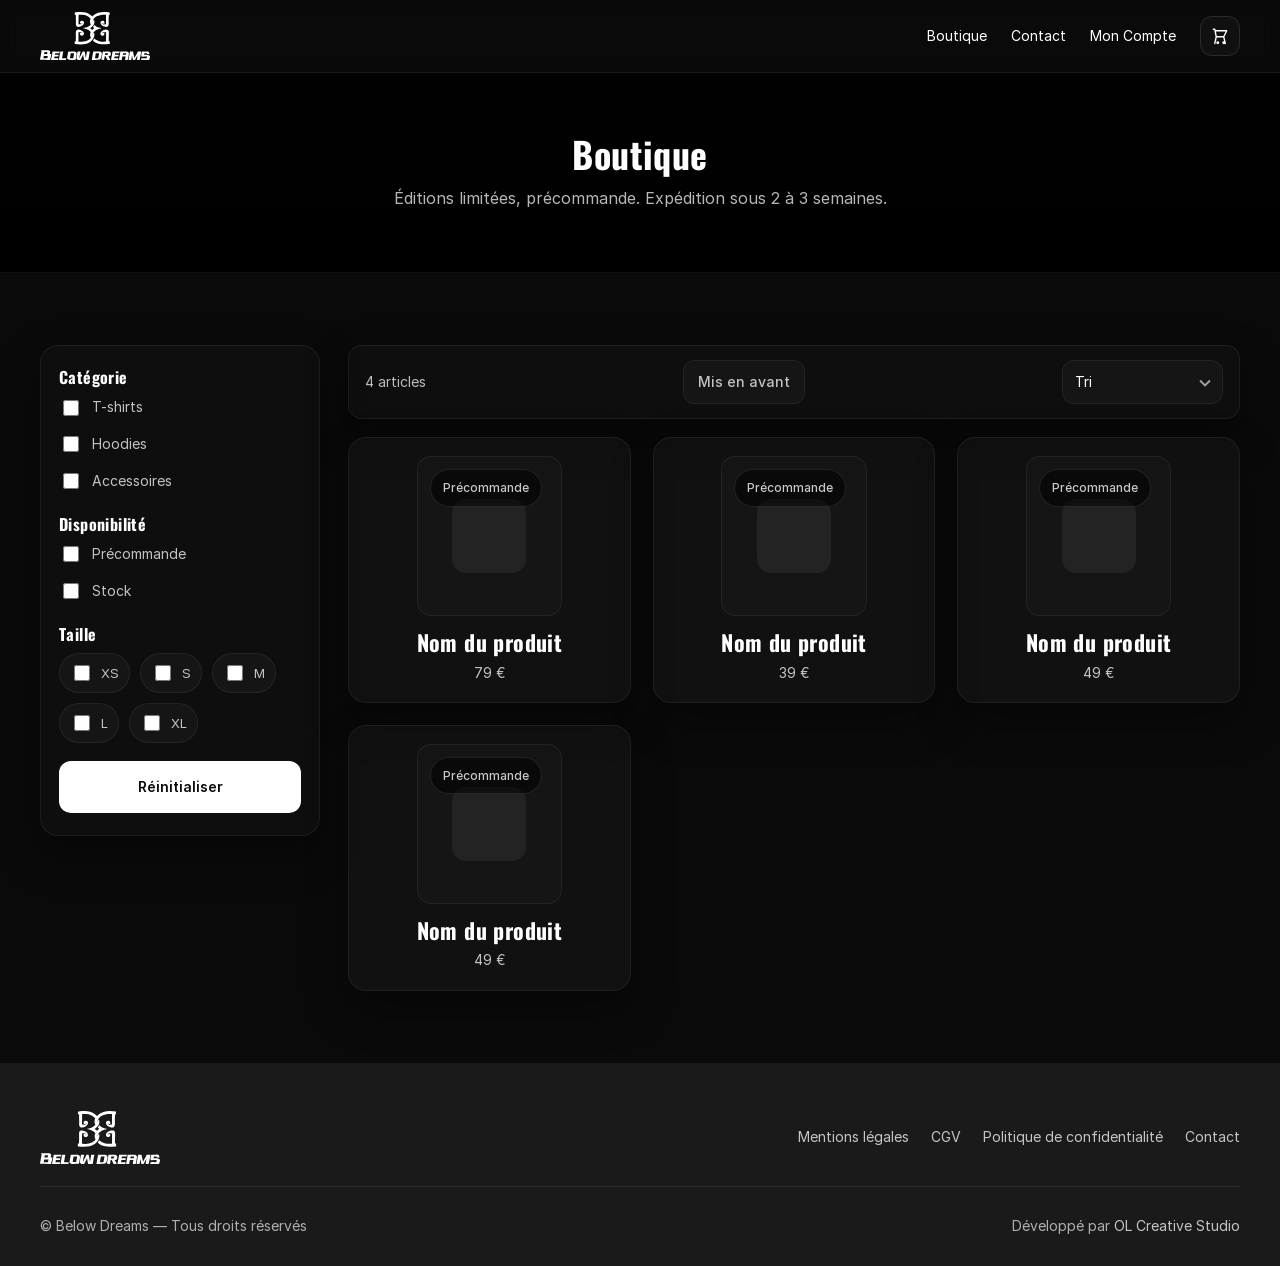
==== commit 6dee6b95: "feat: finalisation filtres, tri et responsive boutique" ====
--- a/boutique.html
+++ b/boutique.html
@@ -42,7 +42,7 @@
 
                 
                 <!-- Panier (reste visible) -->
-                <a href="#" class="nav-cart" aria-label="Panier">
+                <a href="panier.html" class="nav-cart" aria-label="Panier">
                     <svg
                         class="icon-cart"
                         width="20"
@@ -89,28 +89,28 @@
                 <div class="filter-block">
                     <h3 class="filter-title">Catégorie</h3>
                     <ul class="filter-list">
-                    <li><label class="filter-item"><input type="checkbox"> T-shirts</label></li>
-                    <li><label class="filter-item"><input type="checkbox"> Hoodies</label></li>
-                    <li><label class="filter-item"><input type="checkbox"> Accessoires</label></li>
+                    <li><label class="filter-item"><input type="checkbox" name="category" value="tshirts"> T-shirts</label></li>
+                    <li><label class="filter-item"><input type="checkbox" name="category" value="hoodies"> Hoodies</label></li>
+                    <li><label class="filter-item"><input type="checkbox" name="category" value="accessoires"> Accessoires</label></li>
                     </ul>
                 </div>
 
                 <div class="filter-block">
                     <h3 class="filter-title">Disponibilité</h3>
                     <ul class="filter-list">
-                    <li><label class="filter-item"><input type="checkbox"> Précommande</label></li>
-                    <li><label class="filter-item"><input type="checkbox"> Stock</label></li>
+                    <li><label class="filter-item"><input type="checkbox" name="availability" value="preorder"> Précommande</label></li>
+                    <li><label class="filter-item"><input type="checkbox" name="availability" value="stock"> Stock</label></li>
                     </ul>
                 </div>
 
                 <div class="filter-block">
                     <h3 class="filter-title">Taille</h3>
                     <ul class="filter-list filter-sizes">
-                    <li><label class="filter-chip"><input type="checkbox"> XS</label></li>
-                    <li><label class="filter-chip"><input type="checkbox"> S</label></li>
-                    <li><label class="filter-chip"><input type="checkbox"> M</label></li>
-                    <li><label class="filter-chip"><input type="checkbox"> L</label></li>
-                    <li><label class="filter-chip"><input type="checkbox"> XL</label></li>
+                    <li><label class="filter-chip"><input type="checkbox" name="size" value="xs"> XS</label></li>
+                    <li><label class="filter-chip"><input type="checkbox" name="size" value="s"> S</label></li>
+                    <li><label class="filter-chip"><input type="checkbox" name="size" value="m"> M</label></li>
+                    <li><label class="filter-chip"><input type="checkbox" name="size" value="l"> L</label></li>
+                    <li><label class="filter-chip"><input type="checkbox" name="size" value="xl"> XL</label></li>
                     </ul>
                 </div>
 
@@ -145,7 +145,13 @@
 
                     <div class="shop-grid">
                         <!-- PRODUCT CARD -->
-                        <article class="product-card" data-featured="true" data-preorder="true" data-price="79">
+                        <article class="product-card"
+                            data-featured="true"
+                            data-price="79"
+                            data-category="tshirts"
+                            data-availability="stock"
+                            data-sizes="xs,s,m,l,xl"
+                        >
                             <!-- Lien couvrant la carte pour focus clavier + accessibilité -->
                             <a class="product-card__link" href="produit.html" aria-label="Voir le produit : Nom du produit">
                                 
@@ -169,7 +175,13 @@
                             </a>
                         </article>
 
-                        <article class="product-card" data-featured="false" data-preorder="true" data-price="39">
+                        <article class="product-card"
+                            data-featured="false"
+                            data-price="39"
+                            data-category="tshirts|hoodies|accessoires"
+                            data-availability="preorder"
+                            data-sizes="xs,s,m,l,xl"
+                        >
                             <!-- Lien couvrant la carte pour focus clavier + accessibilité -->
                             <a class="product-card__link" href="produit.html" aria-label="Voir le produit : Nom du produit">
                                 
@@ -193,7 +205,13 @@
                             </a>
                         </article>
 
-                        <article class="product-card" data-featured="true" data-preorder="true" data-price="49">
+                        <article class="product-card"
+                            data-featured="true"
+                            data-price="49"
+                            data-category="tshirts|hoodies|accessoires"
+                            data-availability="preorder"
+                            data-sizes="xs,s,m,l,xl"    
+                        >
                             <!-- Lien couvrant la carte pour focus clavier + accessibilité -->
                             <a class="product-card__link" href="produit.html" aria-label="Voir le produit : Nom du produit">
                                 
@@ -217,7 +235,13 @@
                             </a>
                         </article>
 
-                        <article class="product-card" data-featured="true" data-preorder="true" data-price="49">
+                        <article class="product-card"
+                            data-featured="true"
+                            data-price="49"
+                            data-category="tshirts|hoodies|accessoires"
+                            data-availability="preorder"
+                            data-sizes="xs,s,m,l,xl"
+                        >
                             <!-- Lien couvrant la carte pour focus clavier + accessibilité -->
                             <a class="product-card__link" href="produit.html" aria-label="Voir le produit : Nom du produit">
                                 
--- a/css/style.css
+++ b/css/style.css
@@ -705,14 +705,36 @@
 
 .shop-sort select {
   appearance: none;
-  padding: 10px 12px;
+  -webkit-appearance: none;
+  -moz-appearance: none;
+
+  background-color: var(--ui-surface-2);
+  color: var(--c-white);
 
   border-radius: 12px;
   border: 1px solid var(--ui-border-soft);
-  background: var(--ui-surface-2);
-
+
+  padding: 10px 40px 10px 12px;
+  font-size: var(--fs-small);
+  cursor: pointer;
+
+  /* petite flèche custom */
+  background-image: none;
+  background-repeat: no-repeat;
+  background-position: right 12px center;
+  background-size: 14px;
+}
+
+/* Options de la liste */
+.shop-sort option {
+  background-color: var(--c-black);
   color: var(--c-white);
-  font-size: var(--fs-small);
+}
+
+/* Focus clavier */ 
+.shop-sort select:focus {
+  outline: none;
+  border-color: rgba(255, 255, 255, 0.4);
 }
 
 /* Grille produits boutique */
@@ -720,6 +742,58 @@
   display: grid;
   grid-template-columns: repeat(3, 1fr);
   gap: 22px;
+}
+
+.shop-grid .product-card[hidden] {
+  display: none !important;
+}
+
+/* ==========================================================
+   BOUTIQUE — BOUTON "MIS EN AVANT"
+   ========================================================== */
+
+.sort-btn {
+  appearance: none;
+  border: 1px solid var(--ui-border-soft);
+  background: var(--ui-surface-2);
+  color: var(--ui-text-soft);
+
+  padding: 10px 14px;
+  border-radius: 12px;
+
+  font-size: var(--fs-small);
+  font-weight: 500;
+  cursor: pointer;
+
+  transition:
+    background 200ms ease,
+    border-color 200ms ease,
+    color 200ms ease,
+    transform 150ms ease;
+}
+
+/* Hover */
+.sort-btn:hover {
+  background: var(--ui-surface-3);
+  border-color: rgba(255, 255, 255, 0.14);
+}
+
+/* Active (mis en avant ON) */
+.sort-btn[aria-pressed="true"] {
+  background: rgba(255, 255, 255, 0.12);
+  border-color: rgba(255, 255, 255, 0.28);
+  color: var(--c-white);
+}
+
+/* Feedback clic */
+.sort-btn:active {
+  transform: translateY(1px);
+}
+
+/* Focus clavier */
+.sort-btn:focus-visible {
+  outline: none;
+  box-shadow: 0 0 0 3px rgba(255, 255, 255, 0.25);
 }
 
 /* ==========================================================
--- a/css/responsive.css
+++ b/css/responsive.css
@@ -28,6 +28,10 @@
 
 @media (max-width: 900px) {
 
+  html,
+  body {
+    overflow-x: hidden;
+  }
 
   /* ---------- Header ---------- */
 
@@ -193,6 +197,44 @@
     margin-bottom: 28px;
   }
 
+  /*  ====================
+      BOUTIQUE MOBILE
+      ==================== */
+
+    .shop,
+    .shop-inner,
+    .shop-results,
+    .shop-grid,
+    .shop-toolbar,
+    .shop-filters {
+      max-width: 100%;
+    }
+
+    .shop-inner {
+      grid-template-columns: 1fr;
+    }
+
+    .shop-filters {
+      position: static;
+      width: 100%;
+    }
+
+    .shop-toolbar {
+      overflow: hidden;
+      flex-wrap: wrap;
+      justify-content: space-between;
+    }
+
+    .shop-grid {
+      grid-template-columns: repeat(2, 1fr);
+    }
+    
+    .shop-sort select,
+    .sort-btn,
+    .shop-reset {
+      max-width: 100%;
+    }
+
   /* ---------- Footer ---------- */
 
   .footer-top {
@@ -243,6 +285,44 @@
     padding: 28px 18px;
   }
 
+  /*  ====================
+      BOUTIQUE MOBILE
+      ==================== */
+  
+  .shop {
+    overflow-x: hidden;
+  } 
+
+  .shop-inner {
+    width: 100%;
+  }
+
+  .shop-filters {
+    padding: 20px 16px;
+  }
+
+  .filter-sizes {
+    max-width: 100%;
+  }
+
+  .shop-grid {
+    grid-template-columns: 1fr;
+  }
+
+  .shop-toolbar {
+    flex-direction: column;
+    align-items: stretch;
+  }
+
+  .shop-sort, 
+  .sort-btn {
+    width: 100%;
+  }
+
+  .shop-sort select {
+    width: 100%;
+  }
+
   /* Footer : liens plus compacts */
   .footer-nav a {
     font-size: 13px;
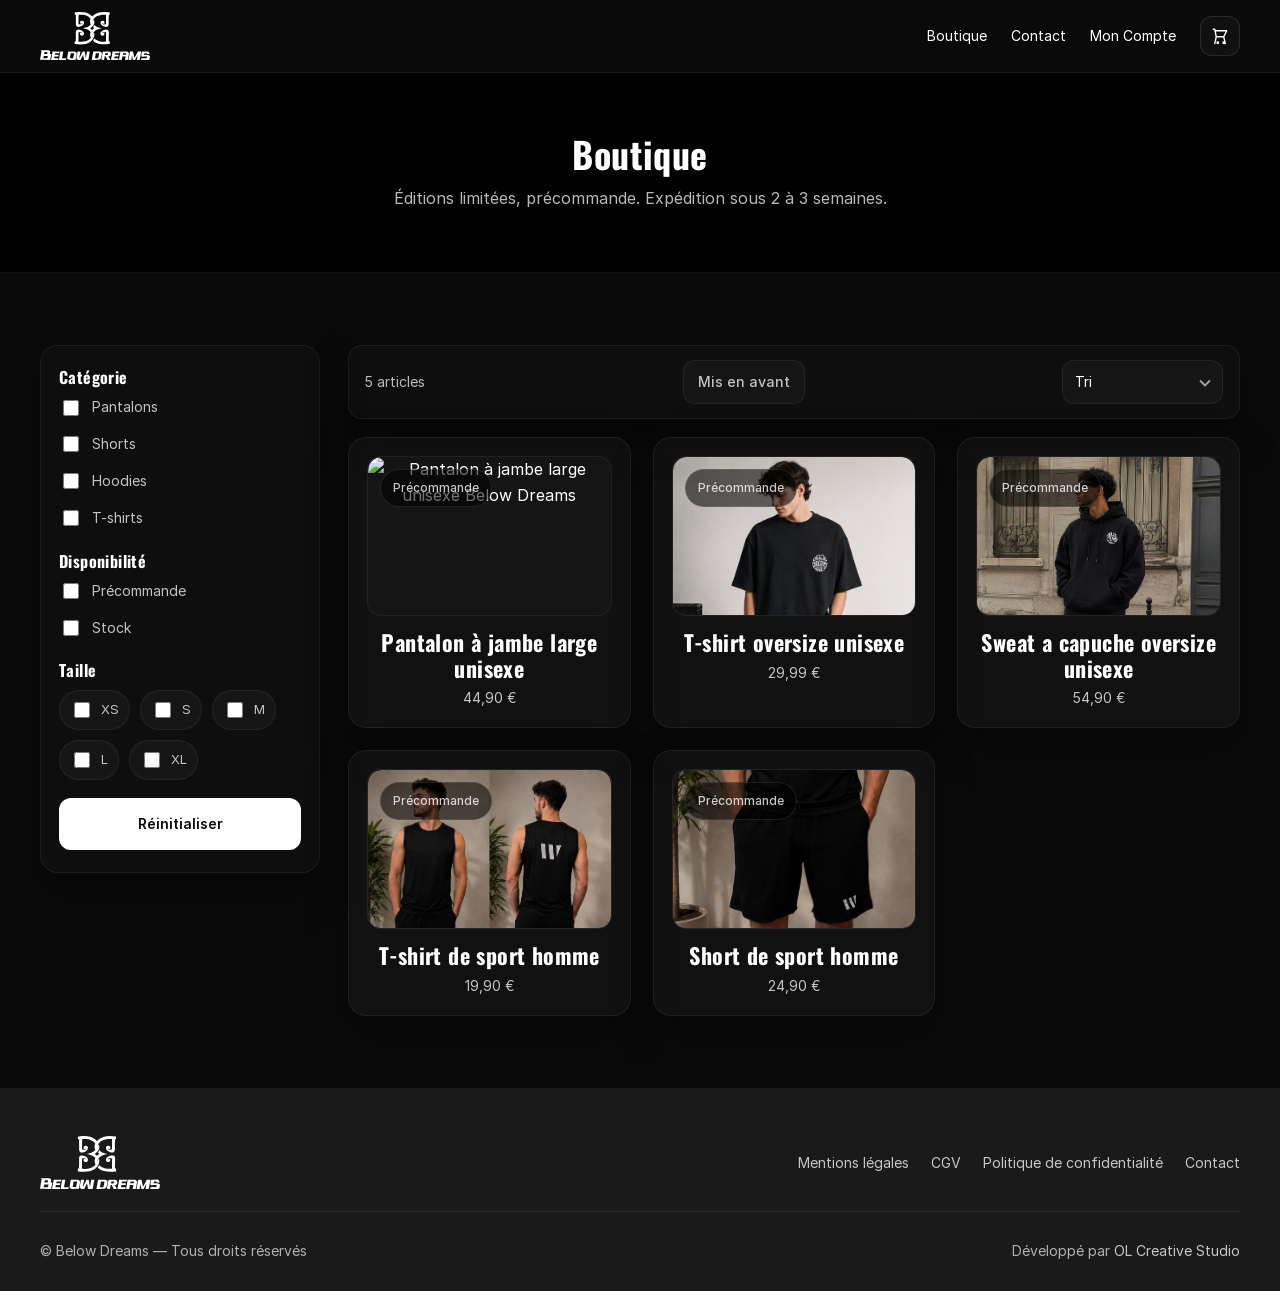
==== commit 7bcfaab7: "feat(products): add real products to storefront" ====
--- a/boutique.html
+++ b/boutique.html
@@ -60,6 +60,9 @@
                         stroke-linejoin="round"
                         />
                     </svg>
+
+                    <span class="cart-count" aria-label="Nombre d'articles dans le panier">0</span>
+
                 </a>
             </nav>
         </div>
@@ -89,9 +92,10 @@
                 <div class="filter-block">
                     <h3 class="filter-title">Catégorie</h3>
                     <ul class="filter-list">
-                    <li><label class="filter-item"><input type="checkbox" name="category" value="tshirts"> T-shirts</label></li>
-                    <li><label class="filter-item"><input type="checkbox" name="category" value="hoodies"> Hoodies</label></li>
-                    <li><label class="filter-item"><input type="checkbox" name="category" value="accessoires"> Accessoires</label></li>
+                        <li><label class="filter-item"><input type="checkbox" name="category" value="pantalons"> Pantalons</label></li>
+                        <li><label class="filter-item"><input type="checkbox" name="category" value="shorts"> Shorts</label></li>
+                        <li><label class="filter-item"><input type="checkbox" name="category" value="hoodies"> Hoodies</label></li>
+                        <li><label class="filter-item"><input type="checkbox" name="category" value="tshirts"> T-shirts</label></li>
                     </ul>
                 </div>
 
@@ -120,7 +124,7 @@
                     <!-- LISTING PRODUITS -->
                 <section class="shop-results" aria-label="Résultats">
                     <div class="shop-toolbar">
-                        <p class="shop-count"><span>4</span> articles</p>
+                        <p class="shop-count"><span>5</span> articles</p>
 
                         <!-- Bouton toggle : Mis en avant -->
                         <button
@@ -147,119 +151,144 @@
                         <!-- PRODUCT CARD -->
                         <article class="product-card"
                             data-featured="true"
-                            data-price="79"
+                            data-price="44.90"
+                            data-category="pantalons"
+                            data-availability="preorder"
+                            data-sizes="s,m,l"
+                        >
+                            <!-- Lien couvrant la carte pour focus clavier + accessibilité -->
+                            <a class="product-card__link" href="produit.html" aria-label="Voir le produit : Pantalon à jambe large unisexe">
+                                
+                                <!-- Visuel produit -->
+                                <div class="product-card__media" aria-hidden="true">
+                                    <img src="assets/images/product/pantalon-oversize.png" alt="Pantalon à jambe large unisexe Below Dreams" class="product-card__img">
+                                
+                                    <!-- Badge (précommande) : sémantique + lisible -->
+                                    <span class="badge badge--preorder" aria-label="Produit disponible en précommande">
+                                        Précommande
+                                    </span>
+                                </div>
+
+                                <!-- Contenu -->
+                                <div class="product-card__body">
+                                <h3 class="product-card__title">Pantalon à jambe large unisexe</h3>
+                                <p class="product-card__price">44,90 €</p>
+                                </div>
+
+                            </a>
+                        </article>
+
+                        <article class="product-card"
+                            data-featured="true"
+                            data-price="29.99"
                             data-category="tshirts"
-                            data-availability="stock"
-                            data-sizes="xs,s,m,l,xl"
-                        >
-                            <!-- Lien couvrant la carte pour focus clavier + accessibilité -->
-                            <a class="product-card__link" href="produit.html" aria-label="Voir le produit : Nom du produit">
-                                
-                                <!-- Visuel produit -->
-                                <div class="product-card__media" aria-hidden="true">
-                                <!-- Remplace par ton image -->
-                                <div class="product-card__img"></div>
-
-                                <!-- Badge (précommande) : sémantique + lisible -->
-                                <span class="badge badge--preorder" aria-label="Produit disponible en précommande">
-                                    Précommande
-                                </span>
-                                </div>
-
-                                <!-- Contenu -->
-                                <div class="product-card__body">
-                                <h3 class="product-card__title">Nom du produit</h3>
-                                <p class="product-card__price">79 €</p>
-                                </div>
-
-                            </a>
-                        </article>
-
-                        <article class="product-card"
-                            data-featured="false"
-                            data-price="39"
-                            data-category="tshirts|hoodies|accessoires"
-                            data-availability="preorder"
-                            data-sizes="xs,s,m,l,xl"
-                        >
-                            <!-- Lien couvrant la carte pour focus clavier + accessibilité -->
-                            <a class="product-card__link" href="produit.html" aria-label="Voir le produit : Nom du produit">
-                                
-                                <!-- Visuel produit -->
-                                <div class="product-card__media" aria-hidden="true">
-                                <!-- Remplace par ton image -->
-                                <div class="product-card__img"></div>
-
-                                <!-- Badge (précommande) : sémantique + lisible -->
-                                <span class="badge badge--preorder" aria-label="Produit disponible en précommande">
-                                    Précommande
-                                </span>
-                                </div>
-
-                                <!-- Contenu -->
-                                <div class="product-card__body">
-                                <h3 class="product-card__title">Nom du produit</h3>
-                                <p class="product-card__price">39 €</p>
-                                </div>
-
-                            </a>
-                        </article>
-
-                        <article class="product-card"
-                            data-featured="true"
-                            data-price="49"
-                            data-category="tshirts|hoodies|accessoires"
-                            data-availability="preorder"
-                            data-sizes="xs,s,m,l,xl"    
-                        >
-                            <!-- Lien couvrant la carte pour focus clavier + accessibilité -->
-                            <a class="product-card__link" href="produit.html" aria-label="Voir le produit : Nom du produit">
-                                
-                                <!-- Visuel produit -->
-                                <div class="product-card__media" aria-hidden="true">
-                                <!-- Remplace par ton image -->
-                                <div class="product-card__img"></div>
-
-                                <!-- Badge (précommande) : sémantique + lisible -->
-                                <span class="badge badge--preorder" aria-label="Produit disponible en précommande">
-                                    Précommande
-                                </span>
-                                </div>
-
-                                <!-- Contenu -->
-                                <div class="product-card__body">
-                                <h3 class="product-card__title">Nom du produit</h3>
-                                <p class="product-card__price">49 €</p>
-                                </div>
-
-                            </a>
-                        </article>
-
-                        <article class="product-card"
-                            data-featured="true"
-                            data-price="49"
-                            data-category="tshirts|hoodies|accessoires"
-                            data-availability="preorder"
-                            data-sizes="xs,s,m,l,xl"
-                        >
-                            <!-- Lien couvrant la carte pour focus clavier + accessibilité -->
-                            <a class="product-card__link" href="produit.html" aria-label="Voir le produit : Nom du produit">
-                                
-                                <!-- Visuel produit -->
-                                <div class="product-card__media" aria-hidden="true">
-                                <!-- Remplace par ton image -->
-                                <div class="product-card__img"></div>
-
-                                <!-- Badge (précommande) : sémantique + lisible -->
-                                <span class="badge badge--preorder" aria-label="Produit disponible en précommande">
-                                    Précommande
-                                </span>
-                                </div>
-
-                                <!-- Contenu -->
-                                <div class="product-card__body">
-                                <h3 class="product-card__title">Nom du produit</h3>
-                                <p class="product-card__price">49 €</p>
+                            data-availability="preorder"
+                            data-sizes="s,m,l"    
+                        >
+                            <!-- Lien couvrant la carte pour focus clavier + accessibilité -->
+                            <a class="product-card__link" href="produit.html" aria-label="Voir le produit : T-shirt oversize unisexe">
+                                
+                                <!-- Visuel produit -->
+                                <div class="product-card__media" aria-hidden="true">
+                                    <img src="assets/images/product/tshirt-sport.jpg" alt="T-shirt oversize unisexe Below Dreams" class="product-card__img">
+
+                                    <!-- Badge (précommande) : sémantique + lisible -->
+                                    <span class="badge badge--preorder" aria-label="Produit disponible en précommande">
+                                        Précommande
+                                    </span>
+                                </div>
+
+                                <!-- Contenu -->
+                                <div class="product-card__body">
+                                <h3 class="product-card__title">T-shirt oversize unisexe</h3>
+                                <p class="product-card__price">29,99 €</p>
+                                </div>
+
+                            </a>
+                        </article>
+
+                        <article class="product-card"
+                            data-featured="true"
+                            data-price="54.90"
+                            data-category="hoodies"
+                            data-availability="preorder"
+                            data-sizes="s,m,l"
+                        >
+                            <!-- Lien couvrant la carte pour focus clavier + accessibilité -->
+                            <a class="product-card__link" href="produit.html" aria-label="Voir le produit : Sweat a capuche oversize unisexe">
+                                
+                                <!-- Visuel produit -->
+                                <div class="product-card__media" aria-hidden="true">
+                                    <img src="assets/images/product/hoodie-oversize-2.PNG" alt="Sweat à capuche unisexe Below Dreams" class="product-card__img">
+
+                                    <!-- Badge (précommande) : sémantique + lisible -->
+                                    <span class="badge badge--preorder" aria-label="Produit disponible en précommande">
+                                        Précommande
+                                    </span>
+                                </div>
+
+                                <!-- Contenu -->
+                                <div class="product-card__body">
+                                <h3 class="product-card__title">Sweat a capuche oversize unisexe</h3>
+                                <p class="product-card__price">54,90 €</p>
+                                </div>
+
+                            </a>
+                        </article>
+
+                        <article class="product-card"
+                            data-featured="true"
+                            data-price="19.90"
+                            data-category="tshirts"
+                            data-availability="preorder"
+                            data-sizes="s,m,l"
+                        >
+                            <!-- Lien couvrant la carte pour focus clavier + accessibilité -->
+                            <a class="product-card__link" href="produit.html" aria-label="Voir le produit :  T-shirt de sport homme">
+                                
+                                <!-- Visuel produit -->
+                                <div class="product-card__media" aria-hidden="true">
+                                    <img src="assets/images/product/tshirt-sport-homme.PNG" alt=" T-shirt de sport homme Below Dreams" class="product-card__img">
+
+                                    <!-- Badge (précommande) : sémantique + lisible -->
+                                    <span class="badge badge--preorder" aria-label="Produit disponible en précommande">
+                                        Précommande
+                                    </span>
+                                </div>
+
+                                <!-- Contenu -->
+                                <div class="product-card__body">
+                                <h3 class="product-card__title"> T-shirt de sport homme</h3>
+                                <p class="product-card__price">19,90 €</p>
+                                </div>
+
+                            </a>
+                        </article>
+
+                        <article class="product-card"
+                            data-featured="true"
+                            data-price="24.90"
+                            data-category="shorts"
+                            data-availability="preorder"
+                            data-sizes="s,m,l,xl"
+                        >
+                            <!-- Lien couvrant la carte pour focus clavier + accessibilité -->
+                            <a class="product-card__link" href="produit.html" aria-label="Voir le produit :  Short de sport">
+                                
+                                <!-- Visuel produit -->
+                                <div class="product-card__media" aria-hidden="true">
+                                    <img src="assets/images/product/short-sport.PNG" alt=" Short de sport homme Below Dreams" class="product-card__img">
+
+                                    <!-- Badge (précommande) : sémantique + lisible -->
+                                    <span class="badge badge--preorder" aria-label="Produit disponible en précommande">
+                                        Précommande
+                                    </span>
+                                </div>
+
+                                <!-- Contenu -->
+                                <div class="product-card__body">
+                                <h3 class="product-card__title"> Short de sport homme</h3>
+                                <p class="product-card__price">24,90 €</p>
                                 </div>
 
                             </a>
--- a/css/style.css
+++ b/css/style.css
@@ -375,6 +375,7 @@
   display: inline-flex;
   align-items: center;
   justify-content: center;
+  position: relative;
 
   width: 40px;
   height: 40px;
@@ -402,6 +403,53 @@
   color: var(--c-white);
 }
 
+.cart-count {
+  position: absolute;
+  top: -6px;
+  right: -6px;
+
+  min-width: 18px;
+  height: 18px;
+  padding: 0 5px;
+
+  border-radius: 999px;
+  background: var(--c-white);
+  color: var(--c-black);
+
+  font-size: 11px;
+  font-weight: 700;
+  line-height: 18px;
+  text-align: center;
+}
+
+.cart-empty {
+  padding: 48px 24px;
+  border-radius: 18px;
+
+  background: var(--ui-surface-1);
+  border: 1px solid var(--ui-border-soft);
+
+  text-align: center;
+
+  display: flex;
+  flex-direction: column;
+  align-items: center;
+  gap: 18px;
+}
+
+.cart-empty h2 {
+  font-size: 28px;
+}
+
+.cart-empty p {
+  color: var(--ui-text-muted);
+  max-width: 420px;
+}
+
+.cart-empty-icon {
+  font-size: 48px;
+  line-height: 1;
+}
 
 /* ==========================================================
    HERO
@@ -485,10 +533,11 @@
 
 /* Image placeholder (carré) */
 .product-image {
-  width: 92px;
+  width: 100%;
   aspect-ratio: 1 / 1;
-
-  border-radius: 10px;
+  object-fit: cover;
+
+  border-radius: 12px;
   background: rgba(255, 255, 255, 0.06);
 
   margin-bottom: 18px;
@@ -853,10 +902,10 @@
 
 /* Placeholder image (à remplacer par <img>) */
 .product-card__img {
-  width: 74px;
-  height: 74px;
+  width: 100%;
+  height: 100%;
   border-radius: 14px;
-  background: rgba(255, 255, 255, 0.06);
+  object-fit: cover;
 }
 
 /* Badge en overlay (précommande) */
@@ -960,6 +1009,221 @@
 }
 
 /* ==========================================================
+   PAGE PRODUIT
+   ========================================================== */
+
+.product-detail {
+  padding: 80px 0;
+}
+
+.product-detail-inner {
+  display: grid;
+  grid-template-columns: 1fr 1fr;
+  gap: 48px;
+  align-items: start;
+}
+
+.product-detail-media {
+  width: 100%;
+}
+
+.product-detail-img {
+  width: 100%;
+  aspect-ratio: 1 / 1;
+
+  border-radius: 18px;
+  border: 1px solid var(--ui-border-soft);
+
+  background: var(--ui-surface-2);
+}
+
+.product-detail-content {
+  display: flex;
+  flex-direction: column;
+  max-width: 520px;
+  gap: 20px;
+}
+
+.product-detail-title {
+  font-size: 42px;
+}
+
+.product-detail-price {
+  font-size: 24px;
+  font-weight: 600;
+}
+
+.product-detail-text {
+  color: var(--ui-text-muted);
+}
+
+.product-option {
+  display: flex;
+  flex-direction: column;
+  gap: 12px;
+}
+
+.product-sizes {
+  display: flex;
+  flex-wrap: wrap;
+  gap: 12px;
+}
+
+.product-sizes label {
+  padding: 10px 16px;
+  border-radius: 999px;
+  border: 1px solid var(--ui-border-soft);
+  cursor: pointer;
+}
+
+.product-quantity {
+  width: 100px;
+  padding: 12px;
+  border-radius: 12px;
+
+  background: var(--ui-surface-2);
+  color: var(--c-white);
+  border: 1px solid var(--ui-border-soft);
+}
+
+.product-detail-content .badge--preorder {
+  position: static;
+}
+
+/* ==========================================================
+   PANIER
+   ========================================================== */
+
+.cart-page {
+  padding: 80px 0;
+}
+
+.cart-page-inner {
+  display: flex;
+  flex-direction: column;
+  gap: 32px;
+}
+
+.cart-header {
+  text-align: center;
+}
+
+.cart-header p {
+  color: var(--ui-text-muted);
+}
+
+.cart-layout {
+  display: grid;
+  grid-template-columns: 2fr 1fr;
+  gap: 32px;
+  align-items: start;
+}
+
+.cart-items {
+  display: flex;
+  flex-direction: column;
+  gap: 16px;
+}
+
+.cart-item {
+  display: grid;
+  grid-template-columns: 100px 1fr auto auto auto;
+  gap: 20px;
+  align-items: center;
+
+  padding: 20px;
+  border-radius: 18px;
+
+  background: var(--ui-surface-1);
+  border: 1px solid var(--ui-border-soft);
+}
+
+.cart-item-img {
+  width: 120px;
+  height: 120px;
+
+  border-radius: 12px;
+  background: var(--ui-surface-2);
+}
+
+.cart-item-info h2 {
+  font-size: 20px;
+  padding-left: 8px;
+  margin-bottom: 6px;
+}
+
+.cart-item-info p {
+  color: var(--ui-text-muted);
+  padding-left: 8px;
+
+}
+
+.cart-item-quantity {
+  display: flex;
+  align-items: center;
+  gap: 10px;
+}
+
+.cart-item-quantity button {
+  background: var(--c-white);
+  color: var(--c-black);
+  font-weight: 700;
+  transition: opacity 200ms ease;
+  width: 32px;
+  height: 32px;
+
+  border: none;
+  border-radius: 8px;
+
+  cursor: pointer;
+}
+
+.cart-item-quantity button:hover {
+  opacity: 0.85;
+}
+
+.cart-item-price {
+  font-weight: 600;
+}
+
+.cart-remove {
+  background: transparent;
+  border: none;
+  color: #ff6b6b;
+  cursor: pointer;
+}
+
+.cart-summary {
+  padding: 24px;
+
+  border-radius: 18px;
+  background: var(--ui-surface-1);
+  border: 1px solid var(--ui-border-soft);
+
+  display: flex;
+  flex-direction: column;
+  gap: 18px;
+}
+
+.cart-summary-line,
+.cart-summary-total {
+  display: flex;
+  justify-content: space-between;
+}
+
+.cart-summary-total {
+  padding-top: 16px;
+  border-top: 1px solid var(--ui-border-soft);
+
+  font-size: 18px;
+  font-weight: 600;
+}
+
+.cart-checkout {
+  width: 100%;
+}
+
+/* ==========================================================
    FOOTER
    ========================================================== */
 
--- a/css/responsive.css
+++ b/css/responsive.css
@@ -235,6 +235,38 @@
       max-width: 100%;
     }
 
+/* ==========================================================
+   PAGE PRODUIT MOBILE
+   ========================================================== */
+
+  .product-detail-inner {
+    grid-template-columns: 1fr;
+  }
+
+  .product-detail-title {
+    font-size: 32px;
+  }
+
+/* ==========================================================
+   PANIER MOBILE
+   ========================================================== */
+  .cart-layout {
+    grid-template-columns: 1fr;
+  }
+
+  .cart-item {
+    grid-template-columns: 1fr;
+    text-align: center;
+  }
+
+  .cart-item-img {
+    margin: 0 auto;
+  }
+
+  .cart-item-quantity {
+    justify-content: center;
+  }
+
   /* ---------- Footer ---------- */
 
   .footer-top {
